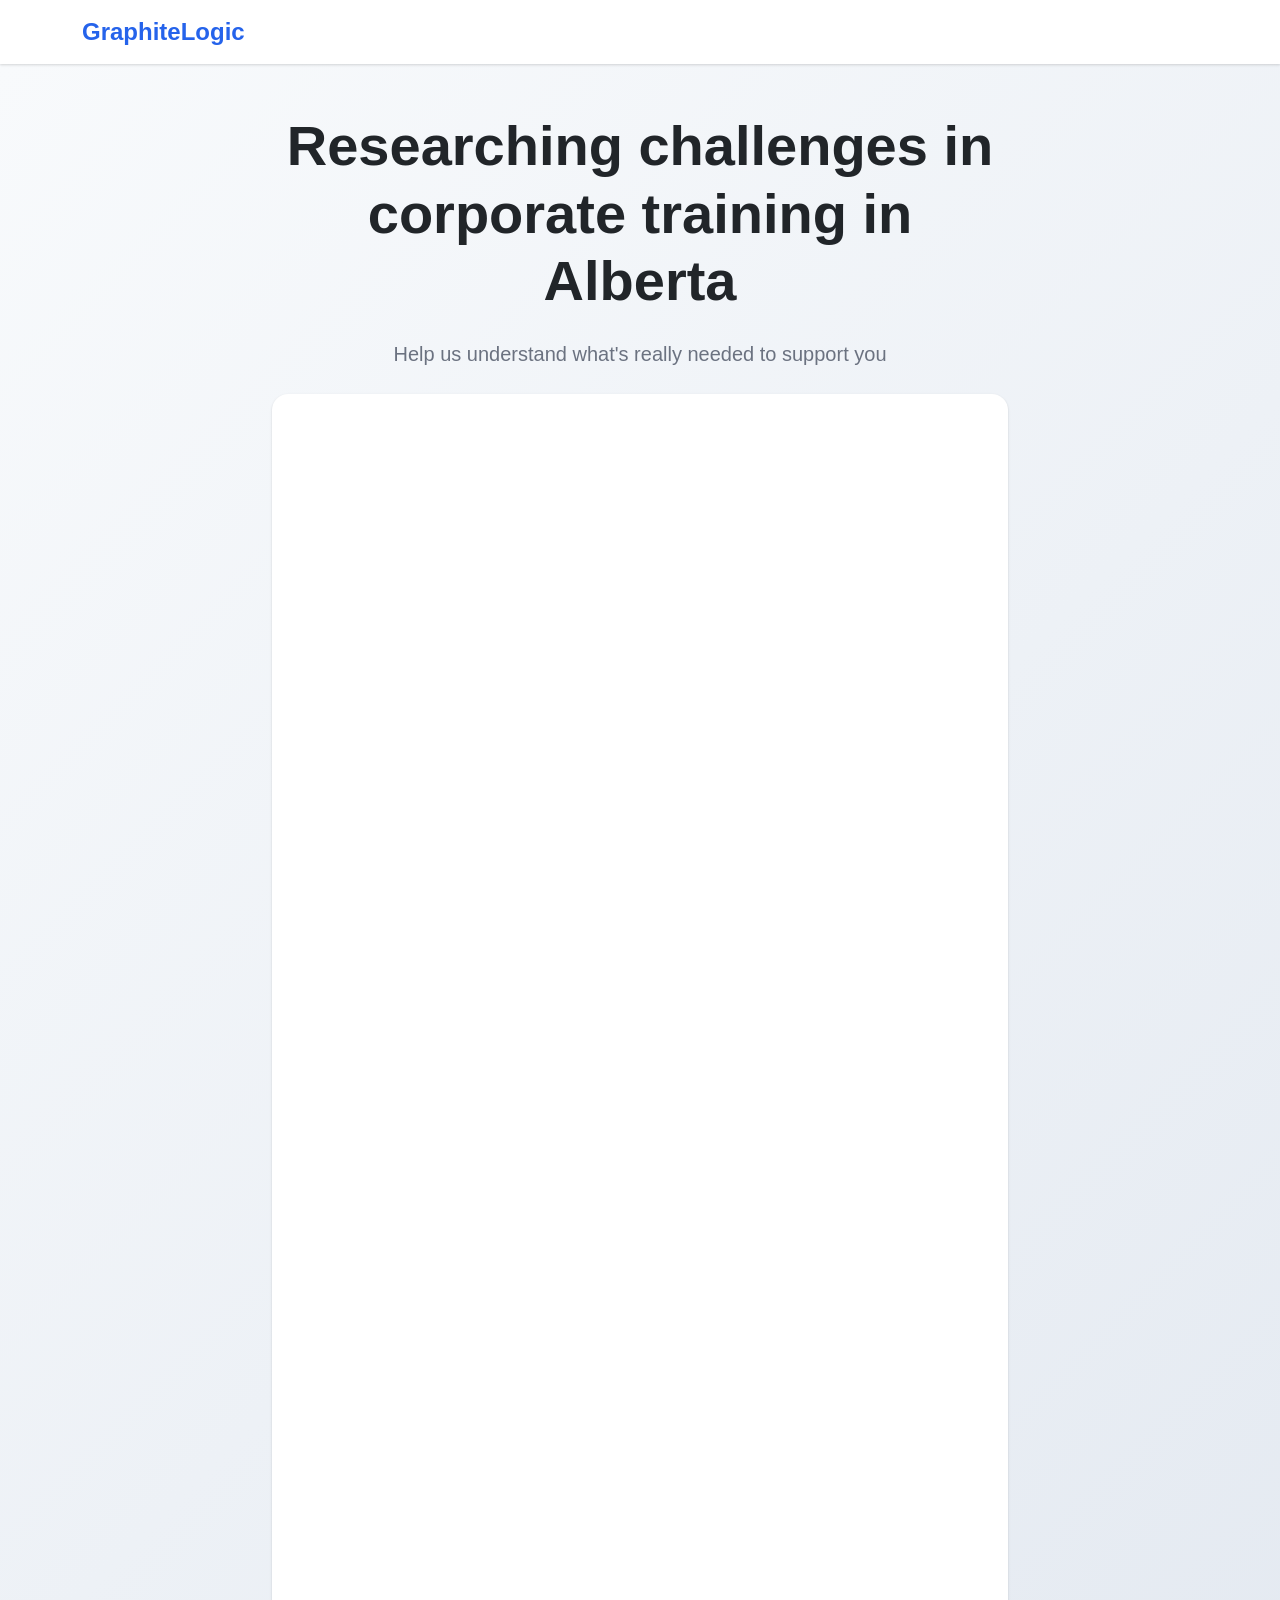
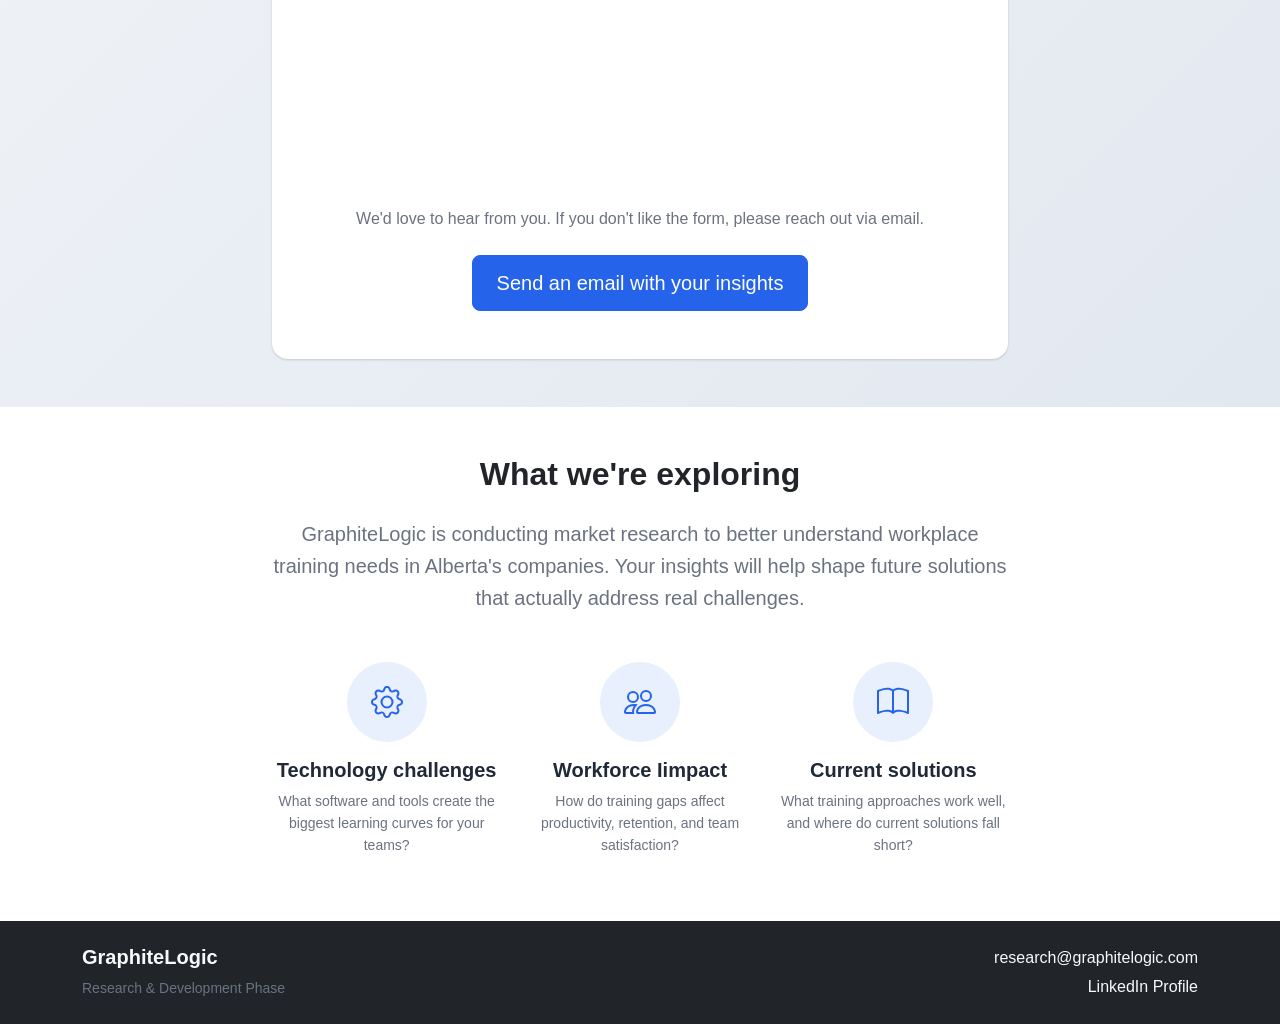
==== index.html @ 9ab05d43 "Rename home.html to index.html" ====
<!DOCTYPE html>
<html lang="en">
<head>
    <meta charset="UTF-8">
    <meta name="viewport" content="width=device-width, initial-scale=1.0">
    <title>GraphiteLogic - Research</title>
    <link href="https://cdnjs.cloudflare.com/ajax/libs/bootstrap/5.3.0/css/bootstrap.min.css" rel="stylesheet">
    <link rel="stylesheet" href="styles.css">
</head>
<body>
    <!-- Navigation -->
    <nav class="navbar navbar-expand-lg navbar-light bg-white shadow-sm">
        <div class="container">
            <a class="navbar-brand fw-bold text-primary" href="#">GraphiteLogic</a>
        </div>
    </nav>

    <!-- Hero Section -->
    <section class="hero-section bg-light py-5">
        <div class="container">
            <div class="row justify-content-center text-center">
                <div class="col-lg-8">
                    <h1 class="display-4 fw-bold text-dark mb-4">Researching challenges in corporate training in Alberta</h1>
                    <p class="lead text-muted mb-4">Help us understand what's really needed to support you</p>
                </div>
            </div>

            <div class="row justify-content-center">
                <div class="col-lg-8">
                    <div class="card border-0 shadow-sm">
                        <div class="card-body p-5">
                            <div id="iframe-wrapper">
                            <iframe src="https://docs.google.com/forms/d/e/1FAIpQLSe0OvUJESFmbFXaYtDttc5O0SwwdMIVpbR01MIROaD9bOqThA/viewform?embedded=true" class="w-100 border-0"
                              style="height: 1356px;"
                              id="fullpage-iframe">Loading…</iframe>
                        </div>
                            <div class="text-center">
                                <p class="mb-4 text-muted">We'd love to hear from you. If you don't like the form, please reach out via email.</p>


                                <a href="mailto:research@graphitelogic.com?subject=Training Research - [Your Company]&body=Hi,%0D%0A%0D%0ACompany: %0D%0AMy Role: %0D%0ACompany Size: %0D%0A%0D%0AOur biggest training challenge:%0D%0A%0D%0ASpecific tools that cause problems:%0D%0A%0D%0ACurrent training approaches we use:%0D%0A%0D%0AI'd be open to a brief follow-up conversation: Yes/No%0D%0A%0D%0AThank you!"
                                   class="btn btn-primary btn-lg px-4">
                                    Send an email with your insights
                                </a>
                            </div>
                            </div>
                        </div>

                        </div>
                </div>
            </div>
        </div>

    </section>



    <!-- About Section -->
    <section class="py-5">
        <div class="container">
            <div class="row justify-content-center">
                <div class="col-lg-8">
                    <div class="text-center mb-5">
                        <h2 class="h2 fw-bold text-dark mb-4">What we're exploring</h2>
                        <p class="lead text-muted">GraphiteLogic is conducting market research to better understand workplace training needs in Alberta's companies. Your insights will help shape future solutions that actually address real challenges.</p>
                    </div>

                    <div class="row g-4">
                        <div class="col-md-4">
                            <div class="text-center">
                                <div class="bg-primary bg-opacity-10 rounded-circle d-inline-flex align-items-center justify-content-center mb-3" style="width: 80px; height: 80px;">
                                    <svg width="32" height="32" fill="currentColor" class="text-primary" viewBox="0 0 16 16">
                                        <path d="M8 4.754a3.246 3.246 0 1 0 0 6.492 3.246 3.246 0 0 0 0-6.492zM5.754 8a2.246 2.246 0 1 1 4.492 0 2.246 2.246 0 0 1-4.492 0z"/>
                                        <path d="M9.796 1.343c-.527-1.79-3.065-1.79-3.592 0l-.094.319a.873.873 0 0 1-1.255.52l-.292-.16c-1.64-.892-3.433.902-2.54 2.541l.159.292a.873.873 0 0 1-.52 1.255l-.319.094c-1.79.527-1.79 3.065 0 3.592l.319.094a.873.873 0 0 1 .52 1.255l-.16.292c-.892 1.64.901 3.434 2.541 2.54l.292-.159a.873.873 0 0 1 1.255.52l.094.319c.527 1.79 3.065 1.79 3.592 0l.094-.319a.873.873 0 0 1 1.255-.52l.292.16c1.64.893 3.434-.902 2.54-2.541l-.159-.292a.873.873 0 0 1 .52-1.255l.319-.094c1.79-.527 1.79-3.065 0-3.592l-.319-.094a.873.873 0 0 1-.52-1.255l.16-.292c.893-1.64-.902-3.433-2.541-2.54l-.292.159a.873.873 0 0 1-1.255-.52l-.094-.319zm-2.633.283c.246-.835 1.428-.835 1.674 0l.094.319a1.873 1.873 0 0 0 2.693 1.115l.291-.16c.764-.415 1.6.42 1.184 1.185l-.159.292a1.873 1.873 0 0 0 1.116 2.692l.318.094c.835.246.835 1.428 0 1.674l-.319.094a1.873 1.873 0 0 0-1.115 2.693l.16.291c.415.764-.42 1.6-1.185 1.184l-.291-.159a1.873 1.873 0 0 0-2.693 1.116l-.094.318c-.246.835-1.428.835-1.674 0l-.094-.319a1.873 1.873 0 0 0-2.692-1.115l-.292.16c-.764.415-1.6-.42-1.184-1.185l.159-.291A1.873 1.873 0 0 0 1.945 8.93l-.319-.094c-.835-.246-.835-1.428 0-1.674l.319-.094A1.873 1.873 0 0 0 3.06 4.377l-.16-.292c-.415-.764.42-1.6 1.185-1.184l.292.159a1.873 1.873 0 0 0 2.692-1.115l.094-.319z"/>
                                    </svg>
                                </div>
                                <h5 class="fw-semibold">Technology challenges</h5>
                                <p class="text-muted small">What software and tools create the biggest learning curves for your teams?</p>
                            </div>
                        </div>
                        <div class="col-md-4">
                            <div class="text-center">
                                <div class="bg-primary bg-opacity-10 rounded-circle d-inline-flex align-items-center justify-content-center mb-3" style="width: 80px; height: 80px;">
                                    <svg width="32" height="32" fill="currentColor" class="text-primary" viewBox="0 0 16 16">
                                        <path d="M15 14s1 0 1-1-1-4-5-4-5 3-5 4 1 1 1 1h8zm-7.978-1A.261.261 0 0 1 7 12.996c.001-.264.167-1.03.76-1.72C8.312 10.629 9.282 10 11 10c1.717 0 2.687.63 3.24 1.276.593.69.758 1.457.76 1.72l-.008.002a.274.274 0 0 1-.014.002H7.022zM11 7a2 2 0 1 0 0-4 2 2 0 0 0 0 4zm3-2a3 3 0 1 1-6 0 3 3 0 0 1 6 0zM6.936 9.28a5.88 5.88 0 0 0-1.23-.247A7.35 7.35 0 0 0 5 9c-4 0-5 3-5 4 0 .667.333 1 1 1h4.216A2.238 2.238 0 0 1 5 13c0-1.01.377-2.042 1.09-2.904.243-.294.526-.569.846-.816zM4.92 10A5.493 5.493 0 0 0 4 13H1c0-.26.164-1.03.76-1.724.545-.636 1.492-1.256 3.16-1.275zM1.5 5.5a3 3 0 1 1 6 0 3 3 0 0 1-6 0zm3-2a2 2 0 1 0 0 4 2 2 0 0 0 0-4z"/>
                                    </svg>
                                </div>
                                <h5 class="fw-semibold">Workforce Iimpact</h5>
                                <p class="text-muted small">How do training gaps affect productivity, retention, and team satisfaction?</p>
                            </div>
                        </div>
                        <div class="col-md-4">
                            <div class="text-center">
                                <div class="bg-primary bg-opacity-10 rounded-circle d-inline-flex align-items-center justify-content-center mb-3" style="width: 80px; height: 80px;">
                                    <svg width="32" height="32" fill="currentColor" class="text-primary" viewBox="0 0 16 16">
                                        <path d="M1 2.828c.885-.37 2.154-.769 3.388-.893 1.33-.134 2.458.063 3.112.752v9.746c-.935-.53-2.12-.603-3.213-.493-1.18.12-2.37.461-3.287.811V2.828zm7.5-.141c.654-.689 1.782-.886 3.112-.752 1.234.124 2.503.523 3.388.893v9.923c-.918-.35-2.107-.692-3.287-.81-1.094-.111-2.278-.039-3.213.492V2.687zM8 1.783C7.015.936 5.587.81 4.287.94c-1.514.153-3.042.672-3.994 1.105A.5.5 0 0 0 0 2.5v11a.5.5 0 0 0 .707.455c.882-.4 2.303-.881 3.68-1.02 1.409-.142 2.59.087 3.223.877a.5.5 0 0 0 .78 0c.633-.79 1.814-1.019 3.222-.877 1.378.139 2.8.62 3.681 1.02A.5.5 0 0 0 16 13.5v-11a.5.5 0 0 0-.293-.455c-.952-.433-2.48-.952-3.994-1.105C10.413.809 8.985.936 8 1.783z"/>
                                    </svg>
                                </div>
                                <h5 class="fw-semibold">Current solutions</h5>
                                <p class="text-muted small">What training approaches work well, and where do current solutions fall short?</p>
                            </div>
                        </div>
                    </div>
                </div>
            </div>
        </div>
    </section>

    <!-- Footer -->
    <footer class="bg-dark text-light py-4">
        <div class="container">
            <div class="row">
                <div class="col-md-6">
                    <h5 class="fw-bold">GraphiteLogic</h5>
                    <p class="text-muted small mb-0">Research & Development Phase</p>
                </div>
                <div class="col-md-6 text-md-end">
                    <p class="mb-1">
                        <a href="mailto:research@graphitelogic.com" class="text-light text-decoration-none">research@graphitelogic.com</a>
                    </p>
                    <p class="mb-0">
                        <a href="https://linkedin.com/in/yourprofile" class="text-light text-decoration-none" target="_blank">LinkedIn Profile</a>
                    </p>
                </div>
            </div>
        </div>
    </footer>

    <script src="https://cdnjs.cloudflare.com/ajax/libs/bootstrap/5.3.0/js/bootstrap.bundle.min.js"></script>
    <script src="script.js"></script>
</body>
</html>
---- styles.css ----
/* Custom styles for GraphiteLogic landing page */

:root {
    --primary-color: #2563eb;
    --primary-hover: #1d4ed8;
    --text-dark: #1f2937;
    --text-muted: #6b7280;
}

body {
    font-family:
        -apple-system, BlinkMacSystemFont, "Segoe UI", Roboto, sans-serif;
    line-height: 1.6;
    color: var(--text-dark);
}

/* Override Bootstrap primary color */
.text-primary {
    color: var(--primary-color) !important;
}

.btn-primary {
    background-color: var(--primary-color);
    border-color: var(--primary-color);
    font-weight: 500;
    padding: 0.75rem 2rem;
    border-radius: 0.5rem;
    transition: all 0.3s ease;
}

.btn-primary:hover,
.btn-primary:focus {
    background-color: var(--primary-hover);
    border-color: var(--primary-hover);
    transform: translateY(-1px);
    box-shadow: 0 4px 12px rgba(37, 99, 235, 0.3);
}

.navbar-brand {
    font-size: 1.5rem;
    color: var(--primary-color) !important;
}

/* Hero section styling */
.hero-section {
    background: linear-gradient(135deg, #f8fafc 0%, #e2e8f0 100%);
    min-height: 60vh;
    display: flex;
    align-items: center;
}

/* Card styling */
.card {
    border-radius: 1rem;
    border: none;
}

.shadow-sm {
    box-shadow:
        0 1px 3px 0 rgba(0, 0, 0, 0.1),
        0 1px 2px 0 rgba(0, 0, 0, 0.06) !important;
}

/* Form styling */
.form-control,
.form-select {
    border-radius: 0.5rem;
    border: 1px solid #d1d5db;
    padding: 0.75rem 1rem;
    transition:
        border-color 0.15s ease-in-out,
        box-shadow 0.15s ease-in-out;
}

.form-control:focus,
.form-select:focus {
    border-color: var(--primary-color);
    box-shadow: 0 0 0 0.2rem rgba(37, 99, 235, 0.25);
}

.form-label {
    font-weight: 500;
    color: var(--text-dark);
    margin-bottom: 0.5rem;
}

/* Icon containers */
.bg-opacity-10 {
    background-color: rgba(37, 99, 235, 0.1) !important;
}

/* Text utilities */
.text-muted {
    color: var(--text-muted) !important;
}

/* Smooth scrolling for anchor links */
html {
    scroll-behavior: smooth;
}

/* Responsive adjustments */
@media (max-width: 768px) {
    .hero-section h1 {
        font-size: 2rem;
    }

    .btn-lg {
        padding: 0.75rem 1.5rem;
        font-size: 1rem;
    }
}

#iframe-wrapper iframe {
    height: 800px;
}

@media (max-width: 768px) {
    #iframe-wrapper iframe {
        height: 600px;
    }
}
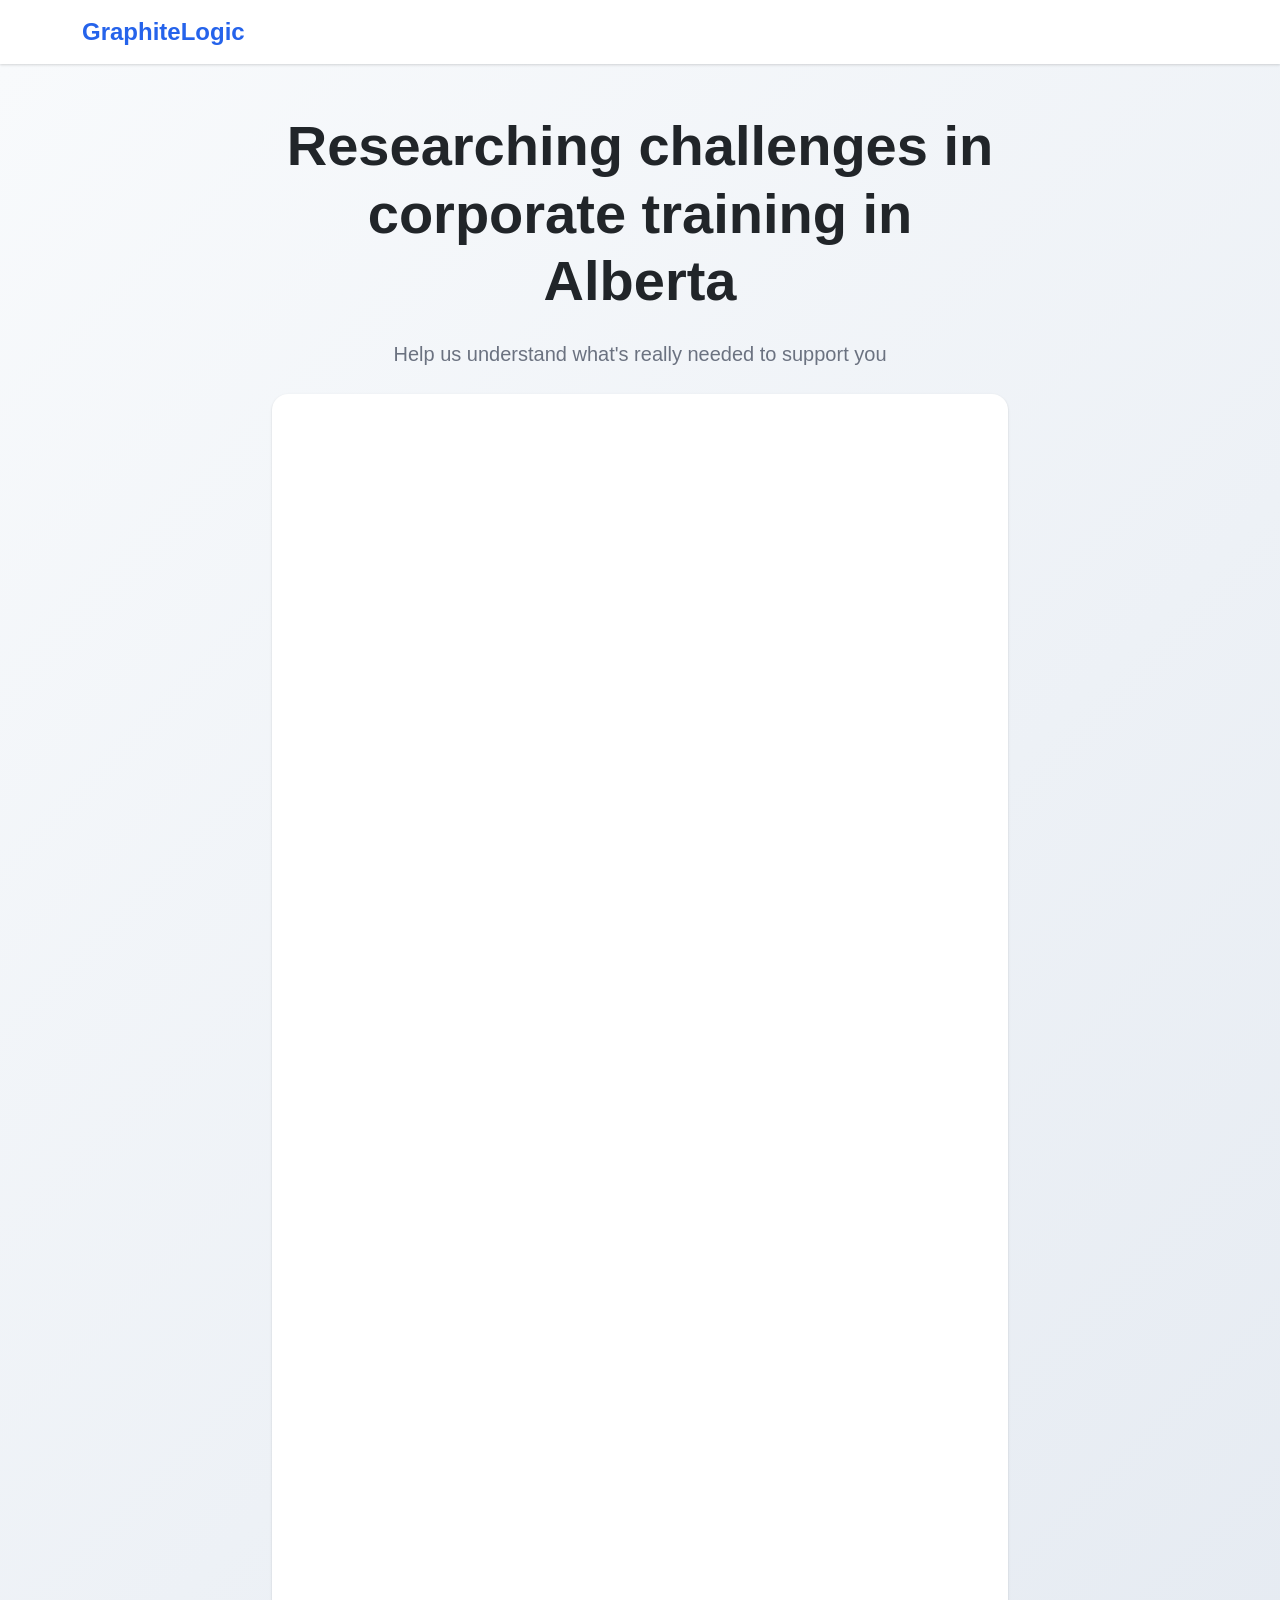
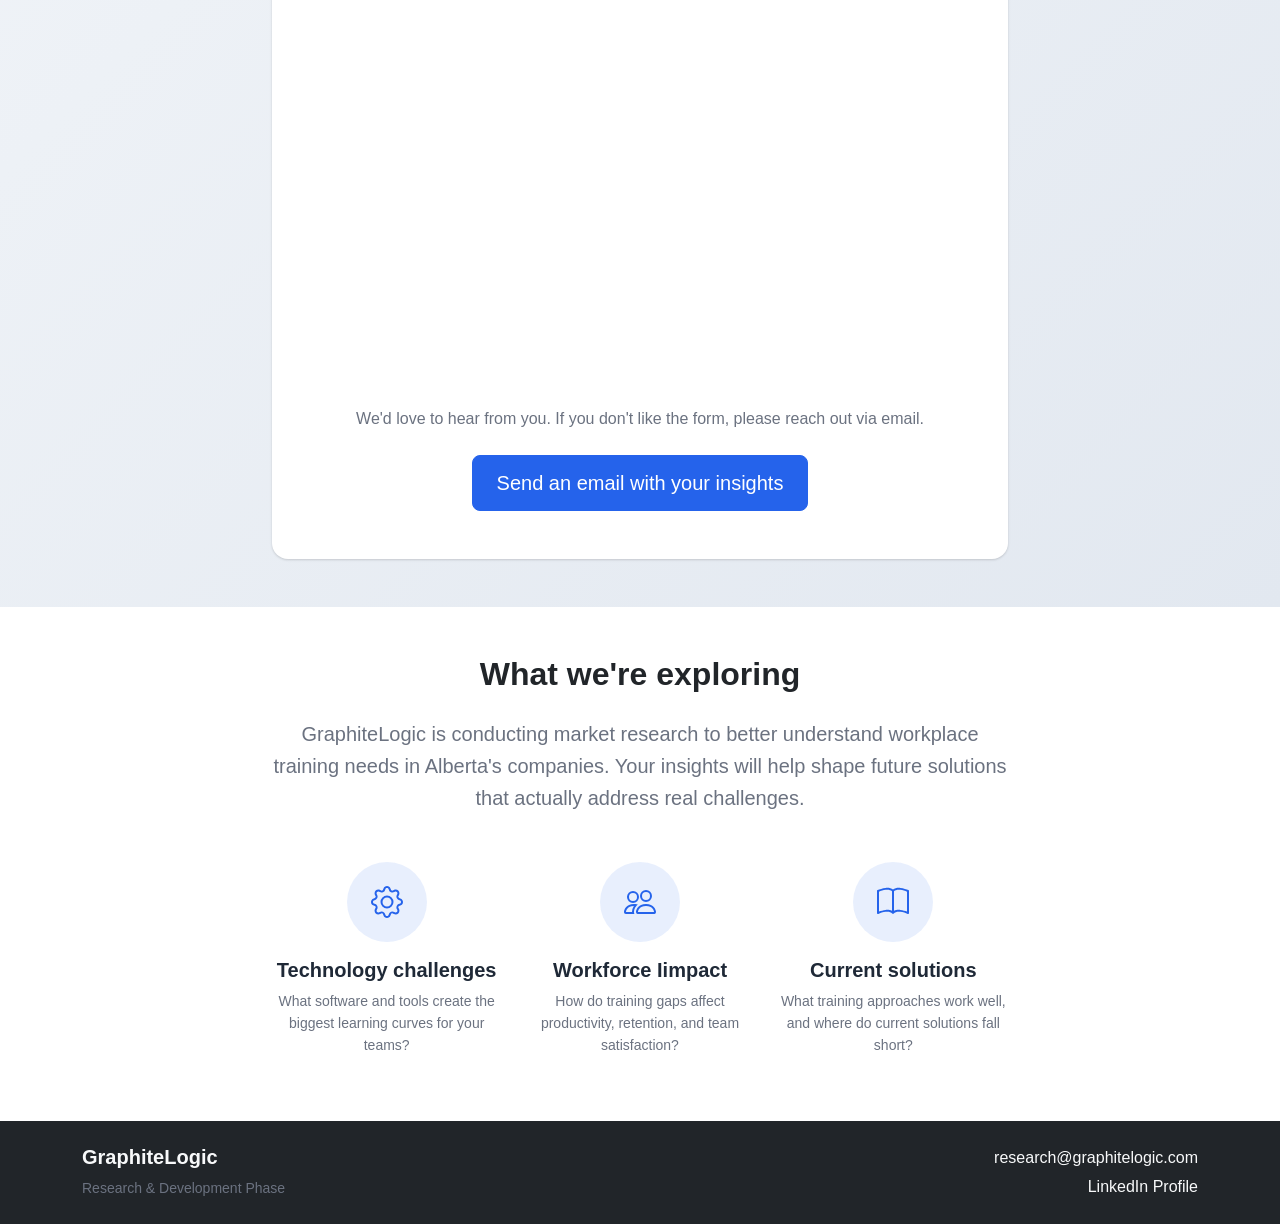
==== commit c721683f: "fixed linkedin profile and mobile version" ====
--- a/index.html
+++ b/index.html
@@ -31,7 +31,7 @@
                         <div class="card-body p-5">
                             <div id="iframe-wrapper">
                             <iframe src="https://docs.google.com/forms/d/e/1FAIpQLSe0OvUJESFmbFXaYtDttc5O0SwwdMIVpbR01MIROaD9bOqThA/viewform?embedded=true" class="w-100 border-0"
-                              style="height: 1356px;"
+                              style="height: 1556px;"
                               id="fullpage-iframe">Loading…</iframe>
                         </div>
                             <div class="text-center">
@@ -119,7 +119,7 @@
                         <a href="mailto:research@graphitelogic.com" class="text-light text-decoration-none">research@graphitelogic.com</a>
                     </p>
                     <p class="mb-0">
-                        <a href="https://linkedin.com/in/yourprofile" class="text-light text-decoration-none" target="_blank">LinkedIn Profile</a>
+                        <a href="https://linkedin.com/in/mauriciommona" class="text-light text-decoration-none" target="_blank">LinkedIn Profile</a>
                     </p>
                 </div>
             </div>
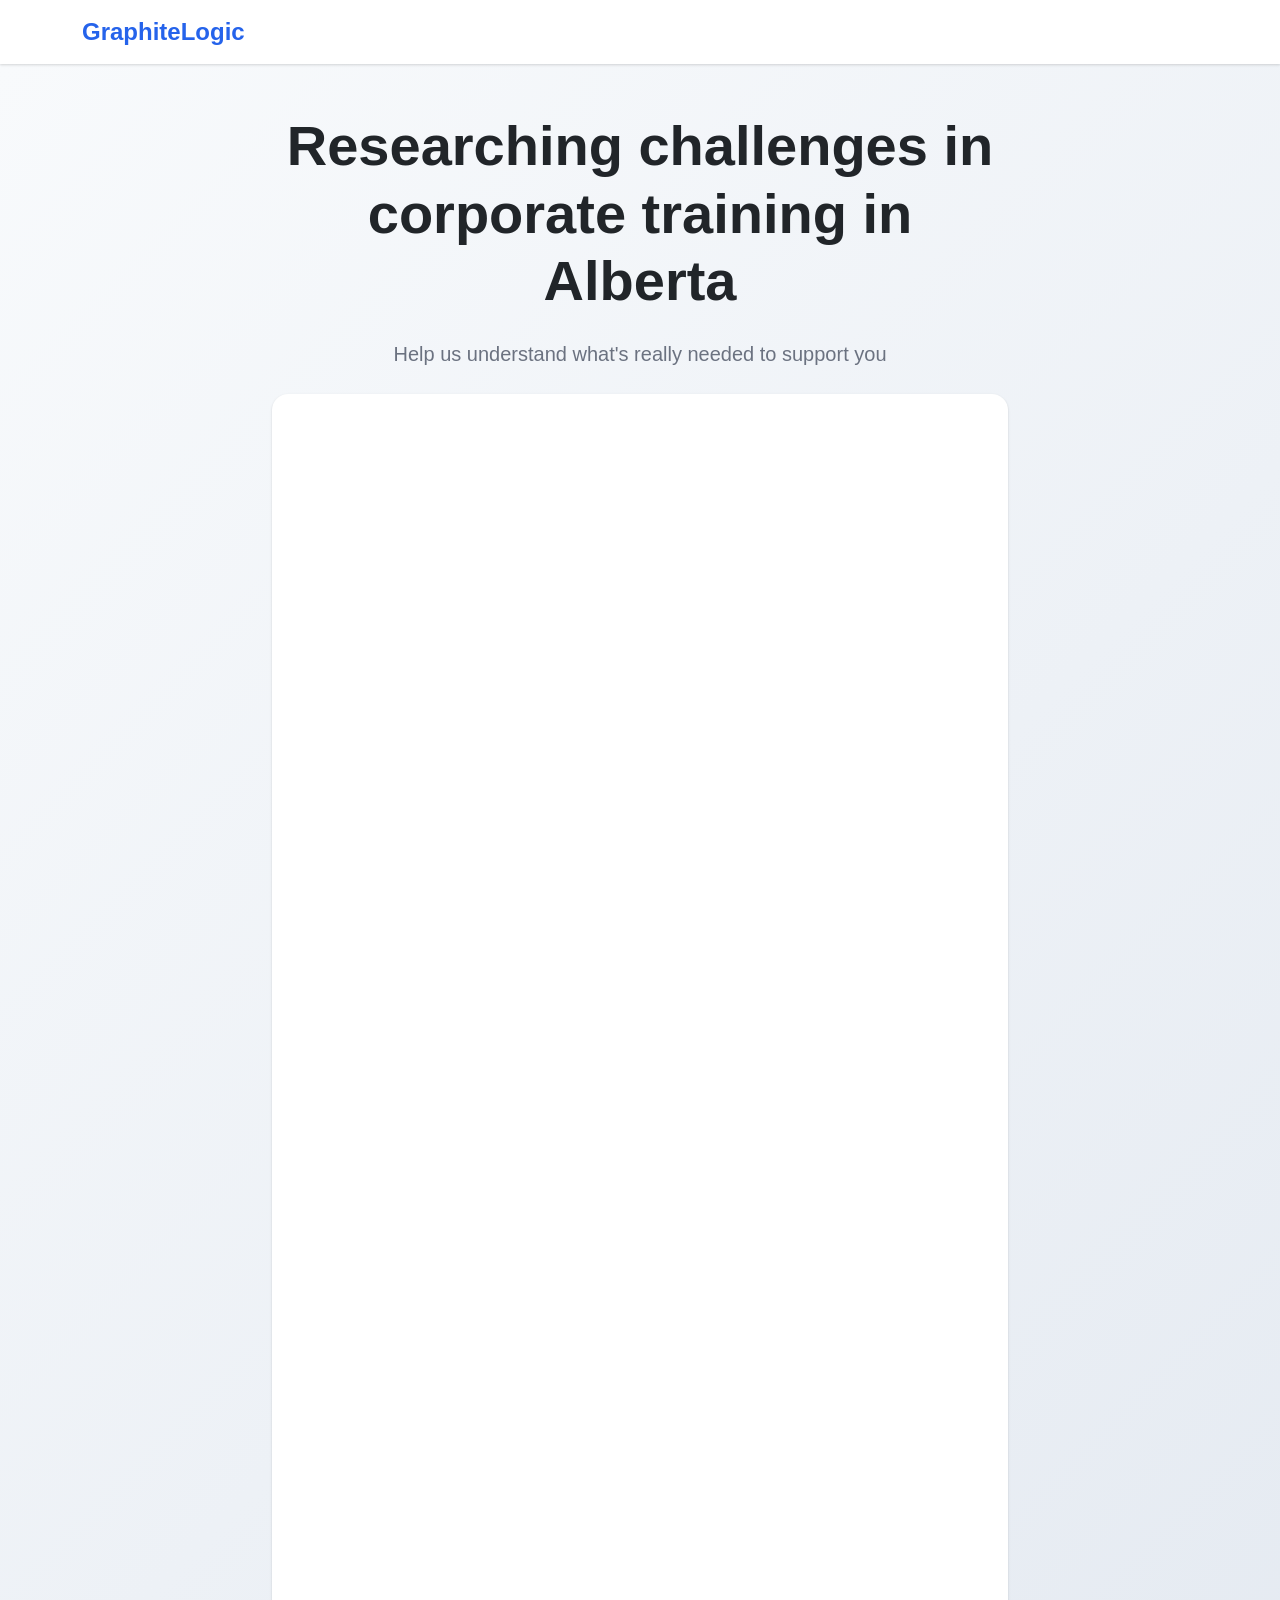
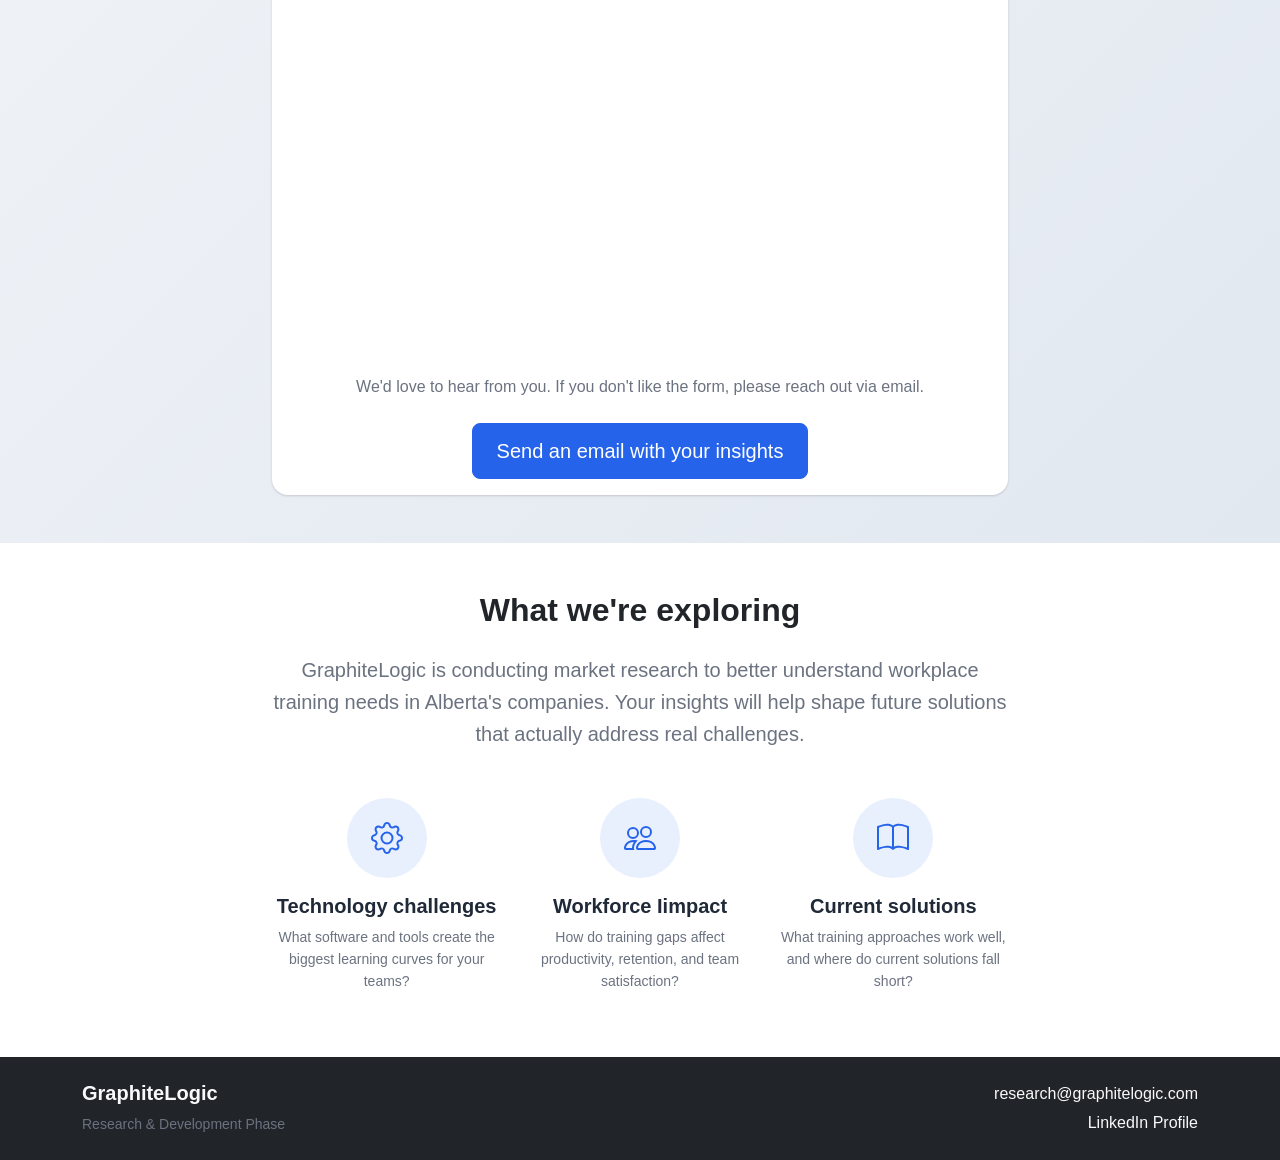
==== commit 97063c3b: "second attempt at fixing mobile" ====
--- a/index.html
+++ b/index.html
@@ -28,7 +28,7 @@
             <div class="row justify-content-center">
                 <div class="col-lg-8">
                     <div class="card border-0 shadow-sm">
-                        <div class="card-body p-5">
+                        <div class="card-body p-6">
                             <div id="iframe-wrapper">
                             <iframe src="https://docs.google.com/forms/d/e/1FAIpQLSe0OvUJESFmbFXaYtDttc5O0SwwdMIVpbR01MIROaD9bOqThA/viewform?embedded=true" class="w-100 border-0"
                               style="height: 1556px;"
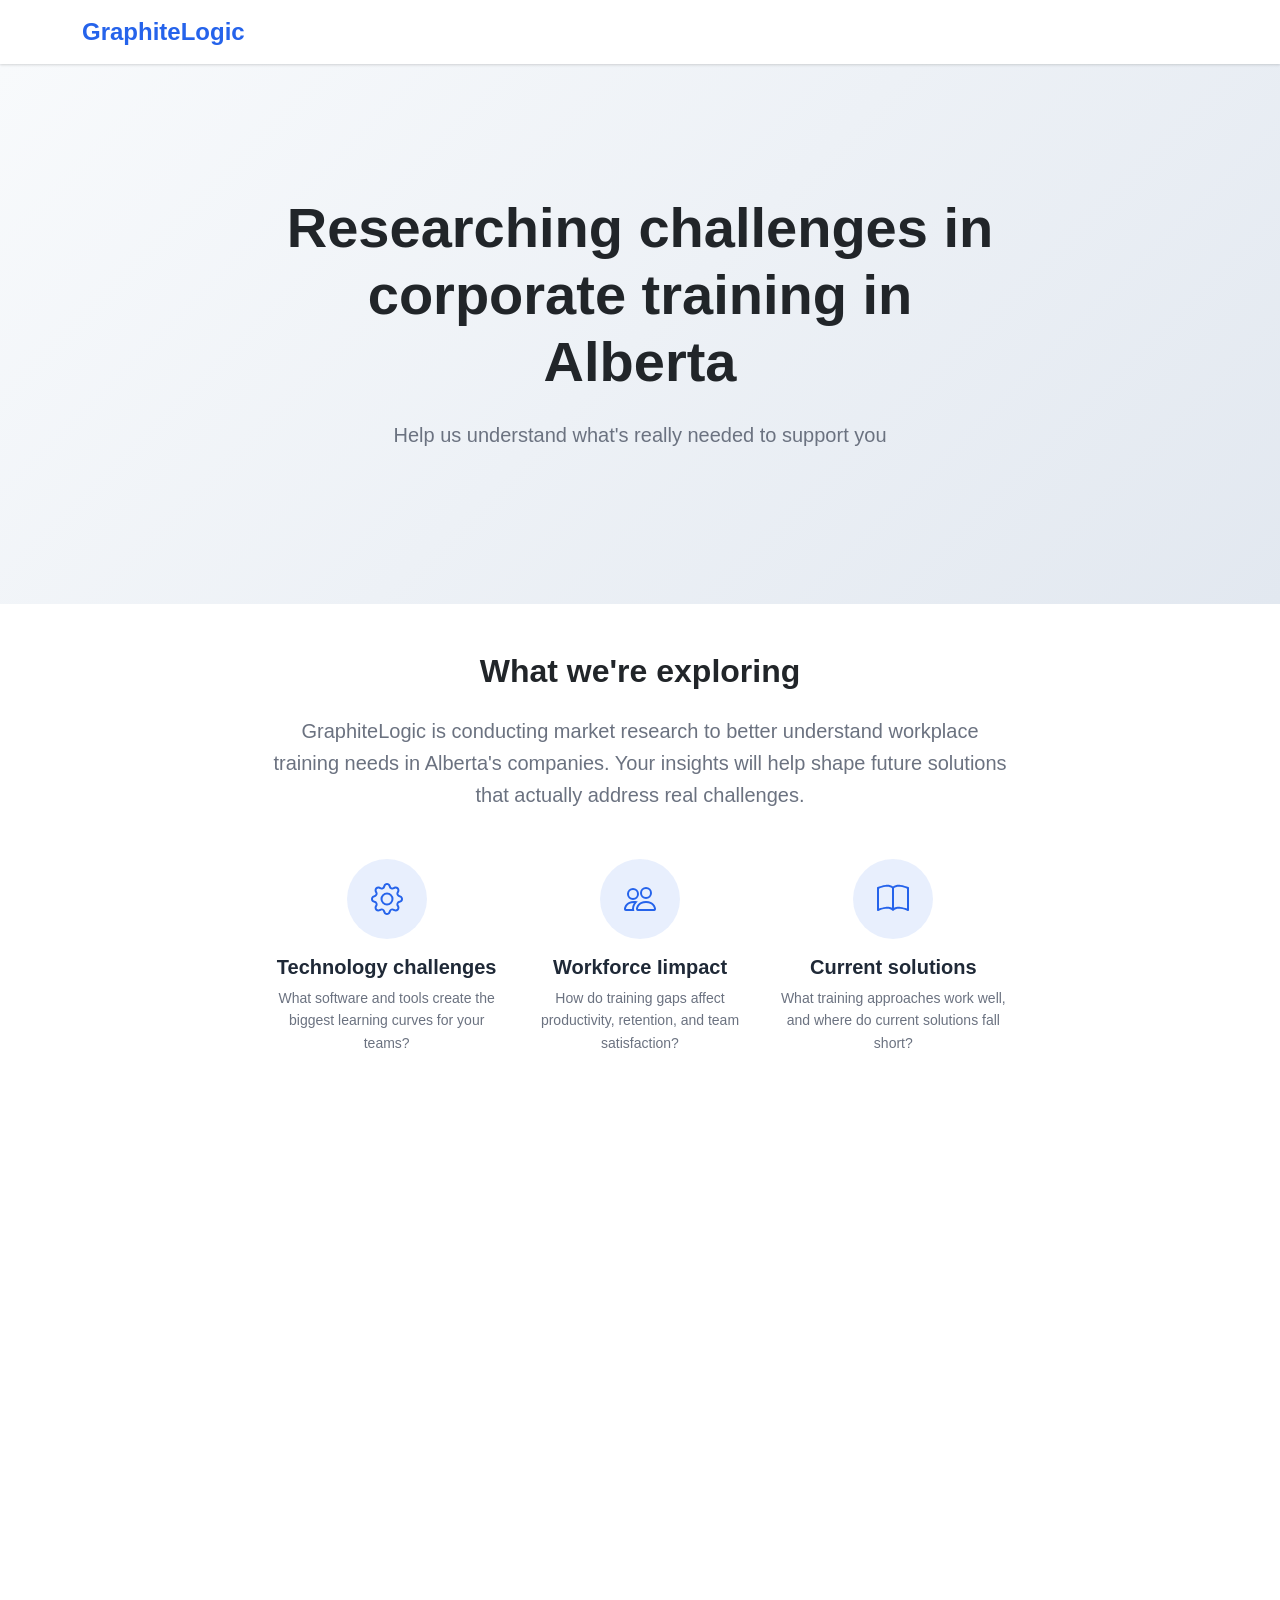
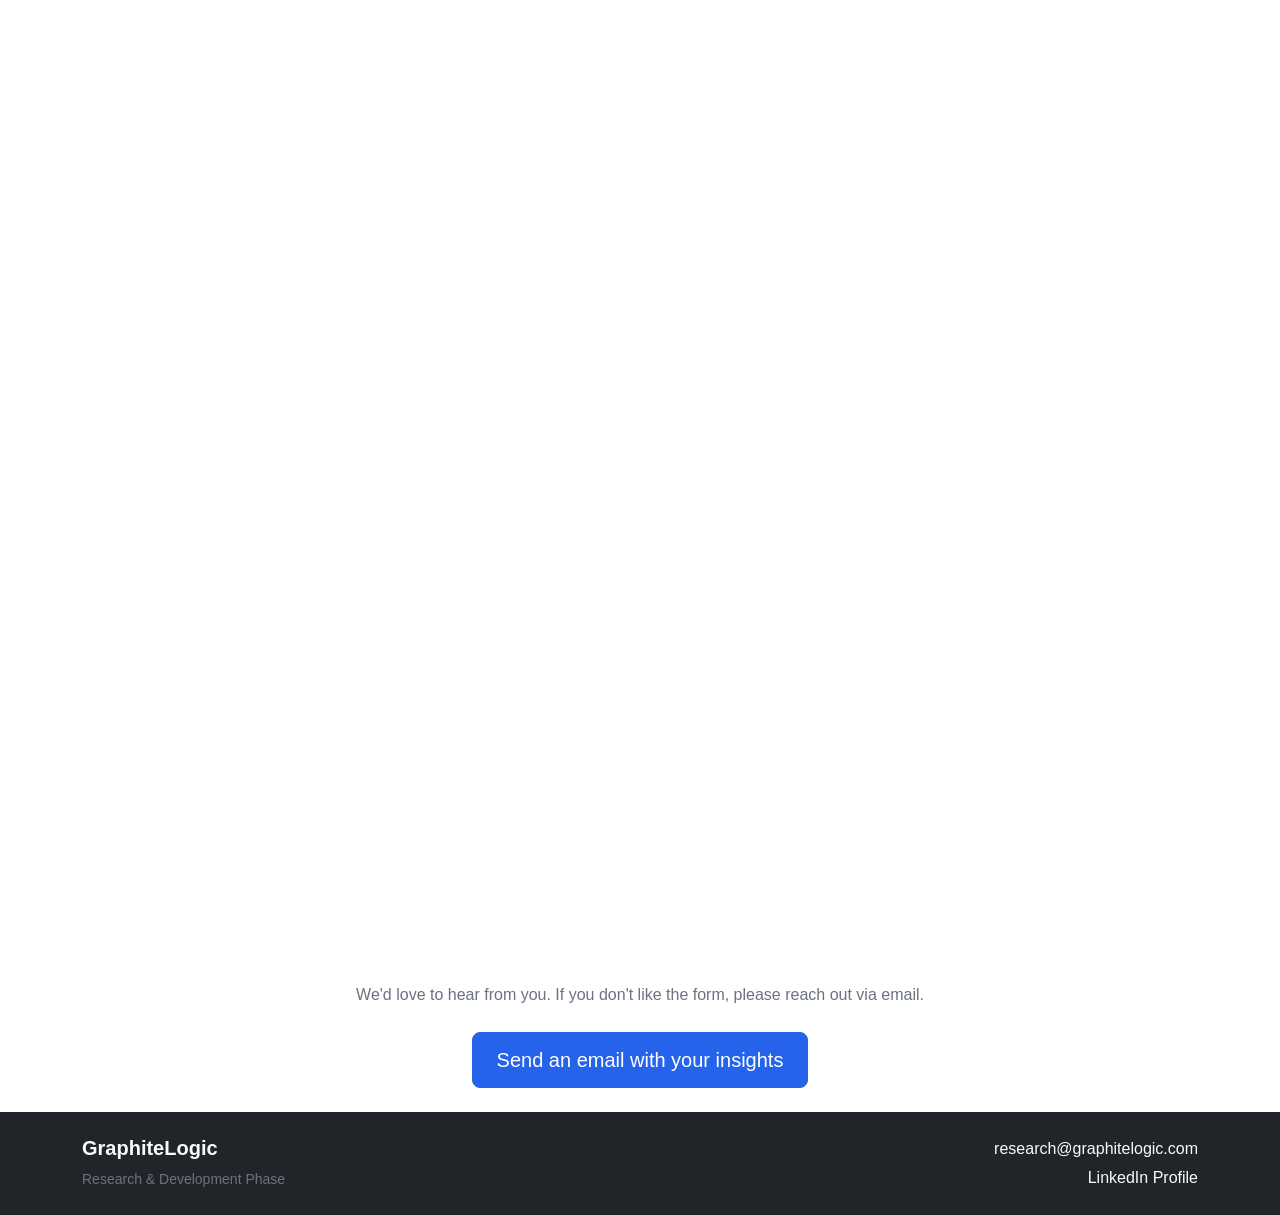
==== commit d9561006: "Fixed the form so it doesn't scroll" ====
--- a/index.html
+++ b/index.html
@@ -24,36 +24,8 @@
                     <p class="lead text-muted mb-4">Help us understand what's really needed to support you</p>
                 </div>
             </div>
-
-            <div class="row justify-content-center">
-                <div class="col-lg-8">
-                    <div class="card border-0 shadow-sm">
-                        <div class="card-body p-6">
-                            <div id="iframe-wrapper">
-                            <iframe src="https://docs.google.com/forms/d/e/1FAIpQLSe0OvUJESFmbFXaYtDttc5O0SwwdMIVpbR01MIROaD9bOqThA/viewform?embedded=true" class="w-100 border-0"
-                              style="height: 1556px;"
-                              id="fullpage-iframe">Loading…</iframe>
-                        </div>
-                            <div class="text-center">
-                                <p class="mb-4 text-muted">We'd love to hear from you. If you don't like the form, please reach out via email.</p>
-
-
-                                <a href="mailto:research@graphitelogic.com?subject=Training Research - [Your Company]&body=Hi,%0D%0A%0D%0ACompany: %0D%0AMy Role: %0D%0ACompany Size: %0D%0A%0D%0AOur biggest training challenge:%0D%0A%0D%0ASpecific tools that cause problems:%0D%0A%0D%0ACurrent training approaches we use:%0D%0A%0D%0AI'd be open to a brief follow-up conversation: Yes/No%0D%0A%0D%0AThank you!"
-                                   class="btn btn-primary btn-lg px-4">
-                                    Send an email with your insights
-                                </a>
-                            </div>
-                            </div>
-                        </div>
-
-                        </div>
-                </div>
-            </div>
         </div>
-
     </section>
-
-
 
     <!-- About Section -->
     <section class="py-5">
@@ -106,6 +78,24 @@
         </div>
     </section>
 
+    <!-- Form -->
+    <section class="py-0">
+        <div id="iframe-wrapper">
+            <iframe src="https://docs.google.com/forms/d/e/1FAIpQLSe0OvUJESFmbFXaYtDttc5O0SwwdMIVpbR01MIROaD9bOqThA/viewform?embedded=true&usp=pp_url"
+                    class="w-100 border-0"
+                    id="fullpage-iframe">Loading…</iframe>
+        </div>
+
+        <div class="container py-4">
+            <div class="text-center">
+                <p class="mb-4 text-muted">We'd love to hear from you. If you don't like the form, please reach out via email.</p>
+                <a href="mailto:research@graphitelogic.com?subject=Training Research - [Your Company]&body=Hi,%0D%0A%0D%0ACompany: %0D%0AMy Role: %0D%0ACompany Size: %0D%0A%0D%0AOur biggest training challenge:%0D%0A%0D%0ASpecific tools that cause problems:%0D%0A%0D%0ACurrent training approaches we use:%0D%0A%0D%0AI'd be open to a brief follow-up conversation: Yes/No%0D%0A%0D%0AThank you!"
+                   class="btn btn-primary btn-lg px-4">
+                    Send an email with your insights
+                </a>
+            </div>
+        </div>
+    </section>
     <!-- Footer -->
     <footer class="bg-dark text-light py-4">
         <div class="container">
--- a/styles.css
+++ b/styles.css
@@ -111,12 +111,21 @@
     }
 }
 
-#iframe-wrapper iframe {
-    height: 800px;
+#iframe-wrapper {
+    width: 100%;
+    height: 160vh;
+    min-height: 600px;
 }
 
+#fullpage-iframe {
+    width: 100%;
+    height: 100%;
+    border: none;
+}
+/* Mobile optimizations */
 @media (max-width: 768px) {
-    #iframe-wrapper iframe {
-        height: 600px;
+    #iframe-wrapper {
+        height: 170vh;
+        min-height: 400px;
     }
 }
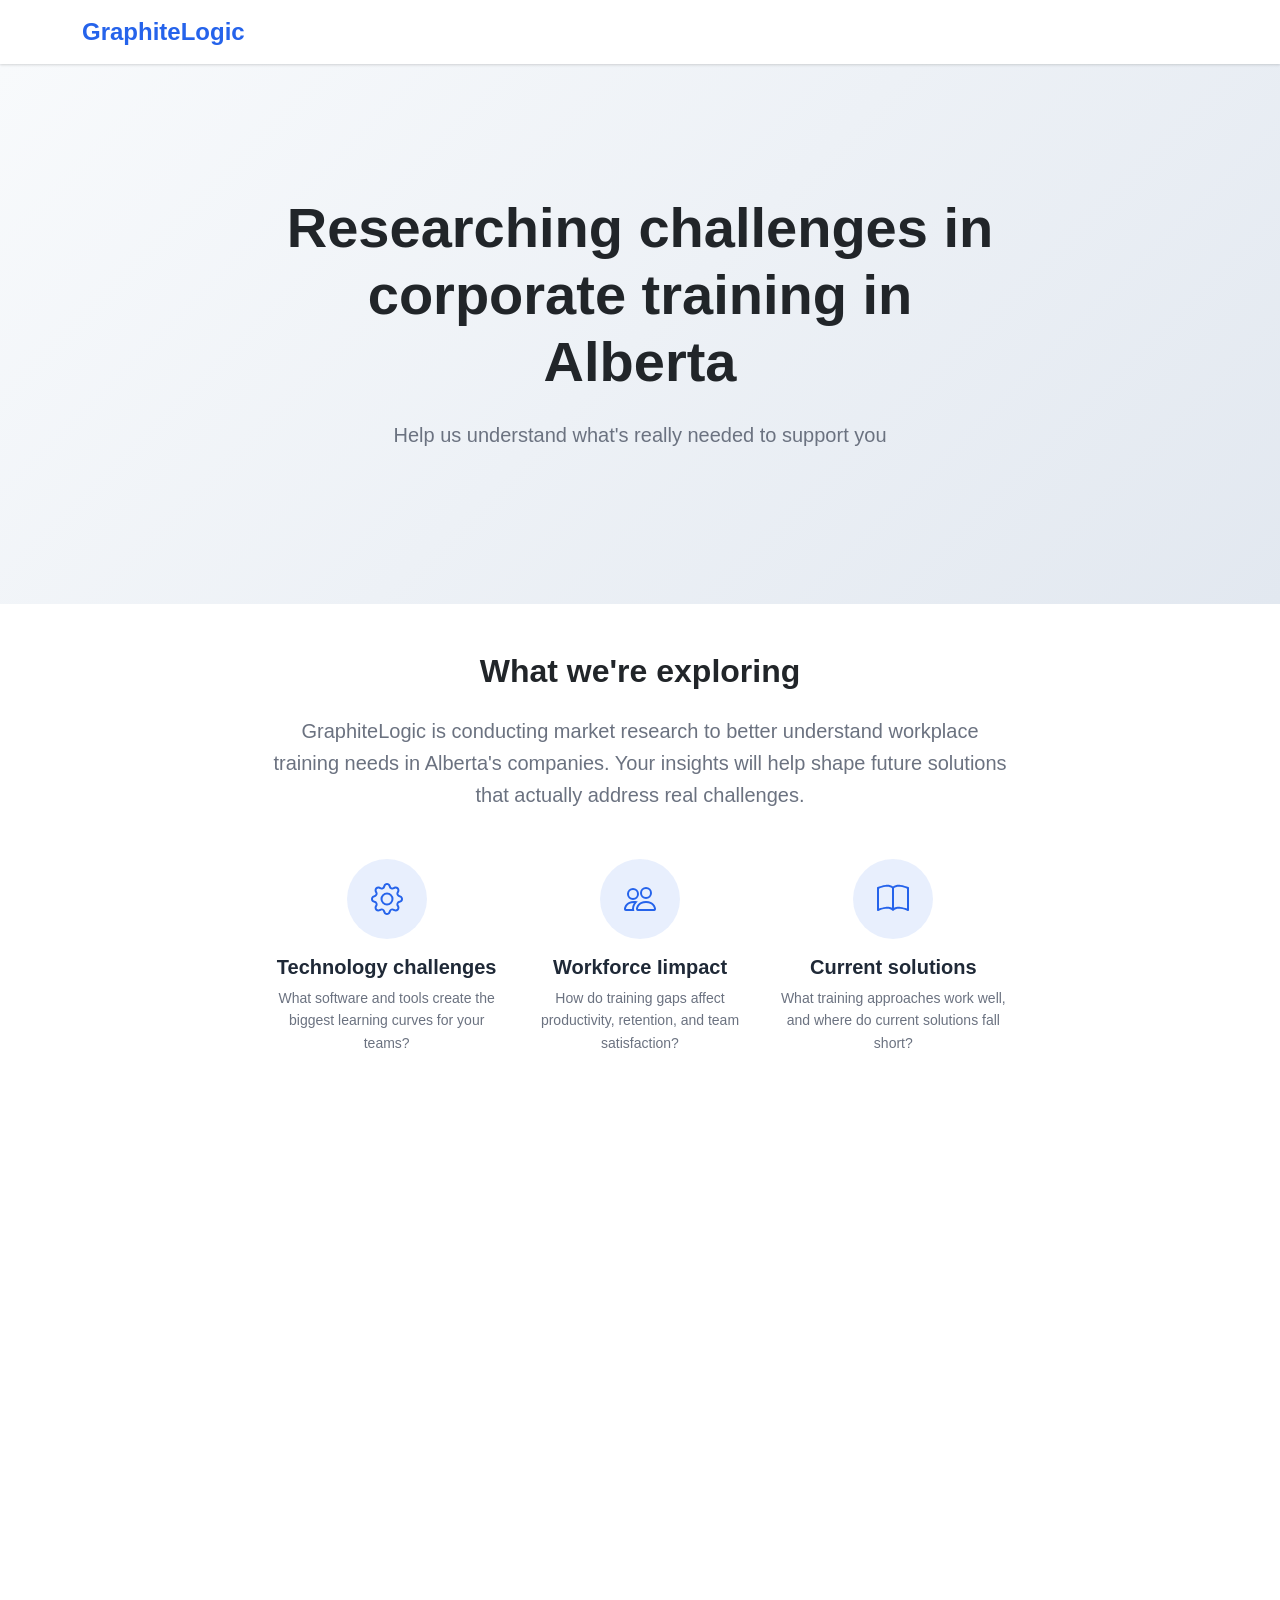
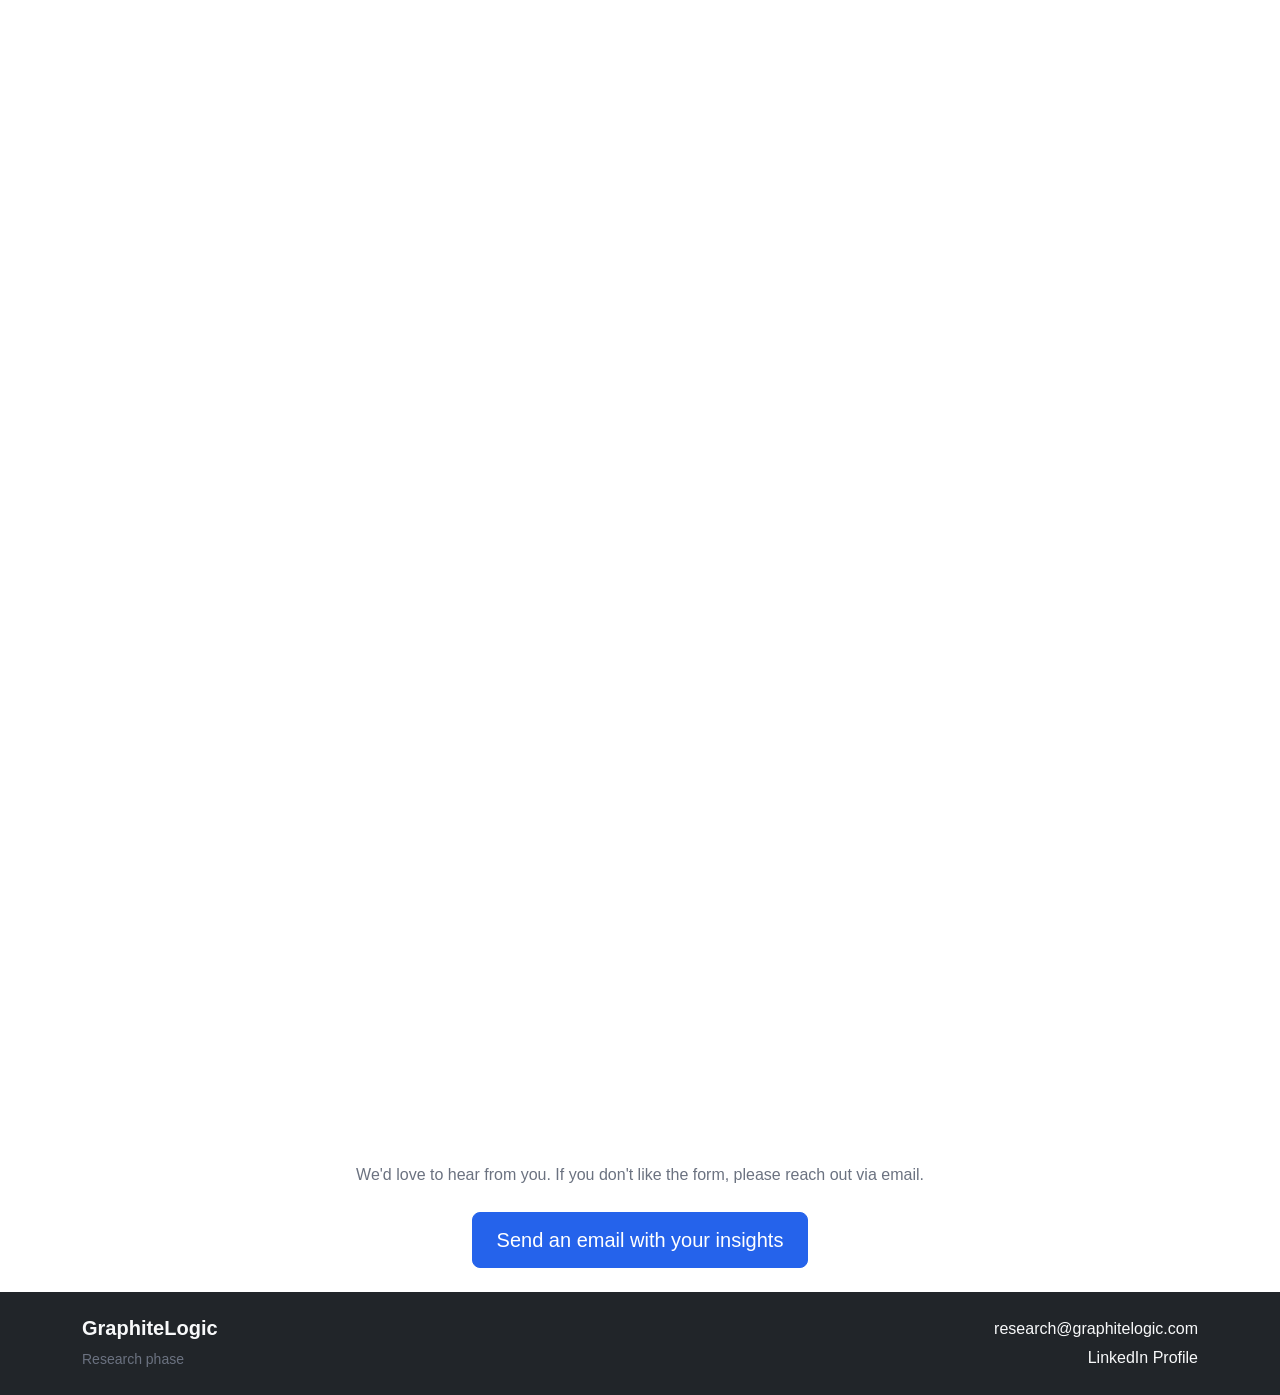
==== commit 61709c47: "third attempt at the iframe. I hate it" ====
--- a/index.html
+++ b/index.html
@@ -102,7 +102,7 @@
             <div class="row">
                 <div class="col-md-6">
                     <h5 class="fw-bold">GraphiteLogic</h5>
-                    <p class="text-muted small mb-0">Research & Development Phase</p>
+                    <p class="text-muted small mb-0">Research phase</p>
                 </div>
                 <div class="col-md-6 text-md-end">
                     <p class="mb-1">
--- a/styles.css
+++ b/styles.css
@@ -113,7 +113,7 @@
 
 #iframe-wrapper {
     width: 100%;
-    height: 160vh;
+    height: 180vh;
     min-height: 600px;
 }
 
@@ -125,7 +125,7 @@
 /* Mobile optimizations */
 @media (max-width: 768px) {
     #iframe-wrapper {
-        height: 170vh;
+        height: 200vh;
         min-height: 400px;
     }
 }
